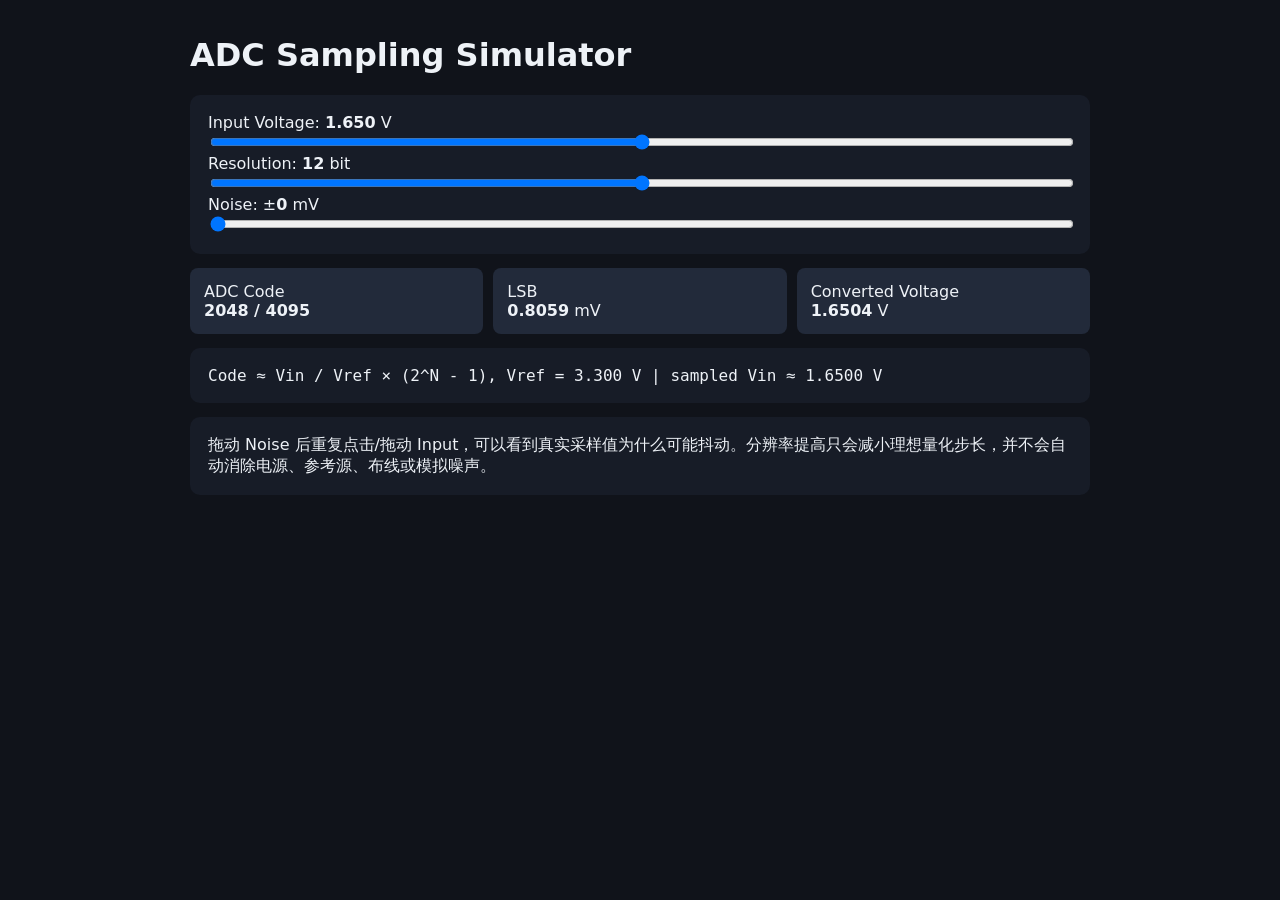
==== 03-Interactive-Labs/ADC-Sampling-Simulator/index.html @ b3d336ce "Add ADC sampling simulator" ====
<!doctype html><html lang="zh-CN"><head><meta charset="utf-8"><meta name="viewport" content="width=device-width,initial-scale=1"><title>ADC Sampling Simulator</title><style>body{font-family:system-ui,sans-serif;max-width:900px;margin:36px auto;padding:0 18px;background:#10131a;color:#eef2f7}.card{background:#171c27;padding:18px;border-radius:10px;margin:14px 0}input{width:100%}.stats{display:grid;grid-template-columns:repeat(3,1fr);gap:10px}.s{background:#222a3a;padding:14px;border-radius:8px}.mono{font-family:ui-monospace,monospace}</style></head><body><h1>ADC Sampling Simulator</h1><div class="card"><label>Input Voltage: <b id="vinv"></b> V</label><input id="vin" type="range" min="0" max="3300" value="1650"><label>Resolution: <b id="resv"></b> bit</label><input id="res" type="range" min="8" max="16" value="12"><label>Noise: ±<b id="noisev"></b> mV</label><input id="noise" type="range" min="0" max="100" value="0"></div><div class="stats"><div class="s">ADC Code<br><b id="code"></b></div><div class="s">LSB<br><b id="lsb"></b> mV</div><div class="s">Converted Voltage<br><b id="back"></b> V</div></div><div class="card mono" id="formula"></div><div class="card">拖动 Noise 后重复点击/拖动 Input，可以看到真实采样值为什么可能抖动。分辨率提高只会减小理想量化步长，并不会自动消除电源、参考源、布线或模拟噪声。</div><script>function draw(){let bits=+res.value,max=(2**bits)-1,ideal=+vin.value,ns=+noise.value,actual=Math.max(0,Math.min(3300,ideal+(Math.random()*2-1)*ns)),c=Math.round(actual/3300*max),bv=c/max*3.3;vinv.textContent=(ideal/1000).toFixed(3);resv.textContent=bits;noisev.textContent=ns;code.textContent=c+' / '+max;lsb.textContent=(3300/max).toFixed(4);back.textContent=bv.toFixed(4);formula.textContent='Code ≈ Vin / Vref × (2^N - 1), Vref = 3.300 V | sampled Vin ≈ '+(actual/1000).toFixed(4)+' V'}vin.oninput=res.oninput=noise.oninput=draw;draw();</script></body></html>
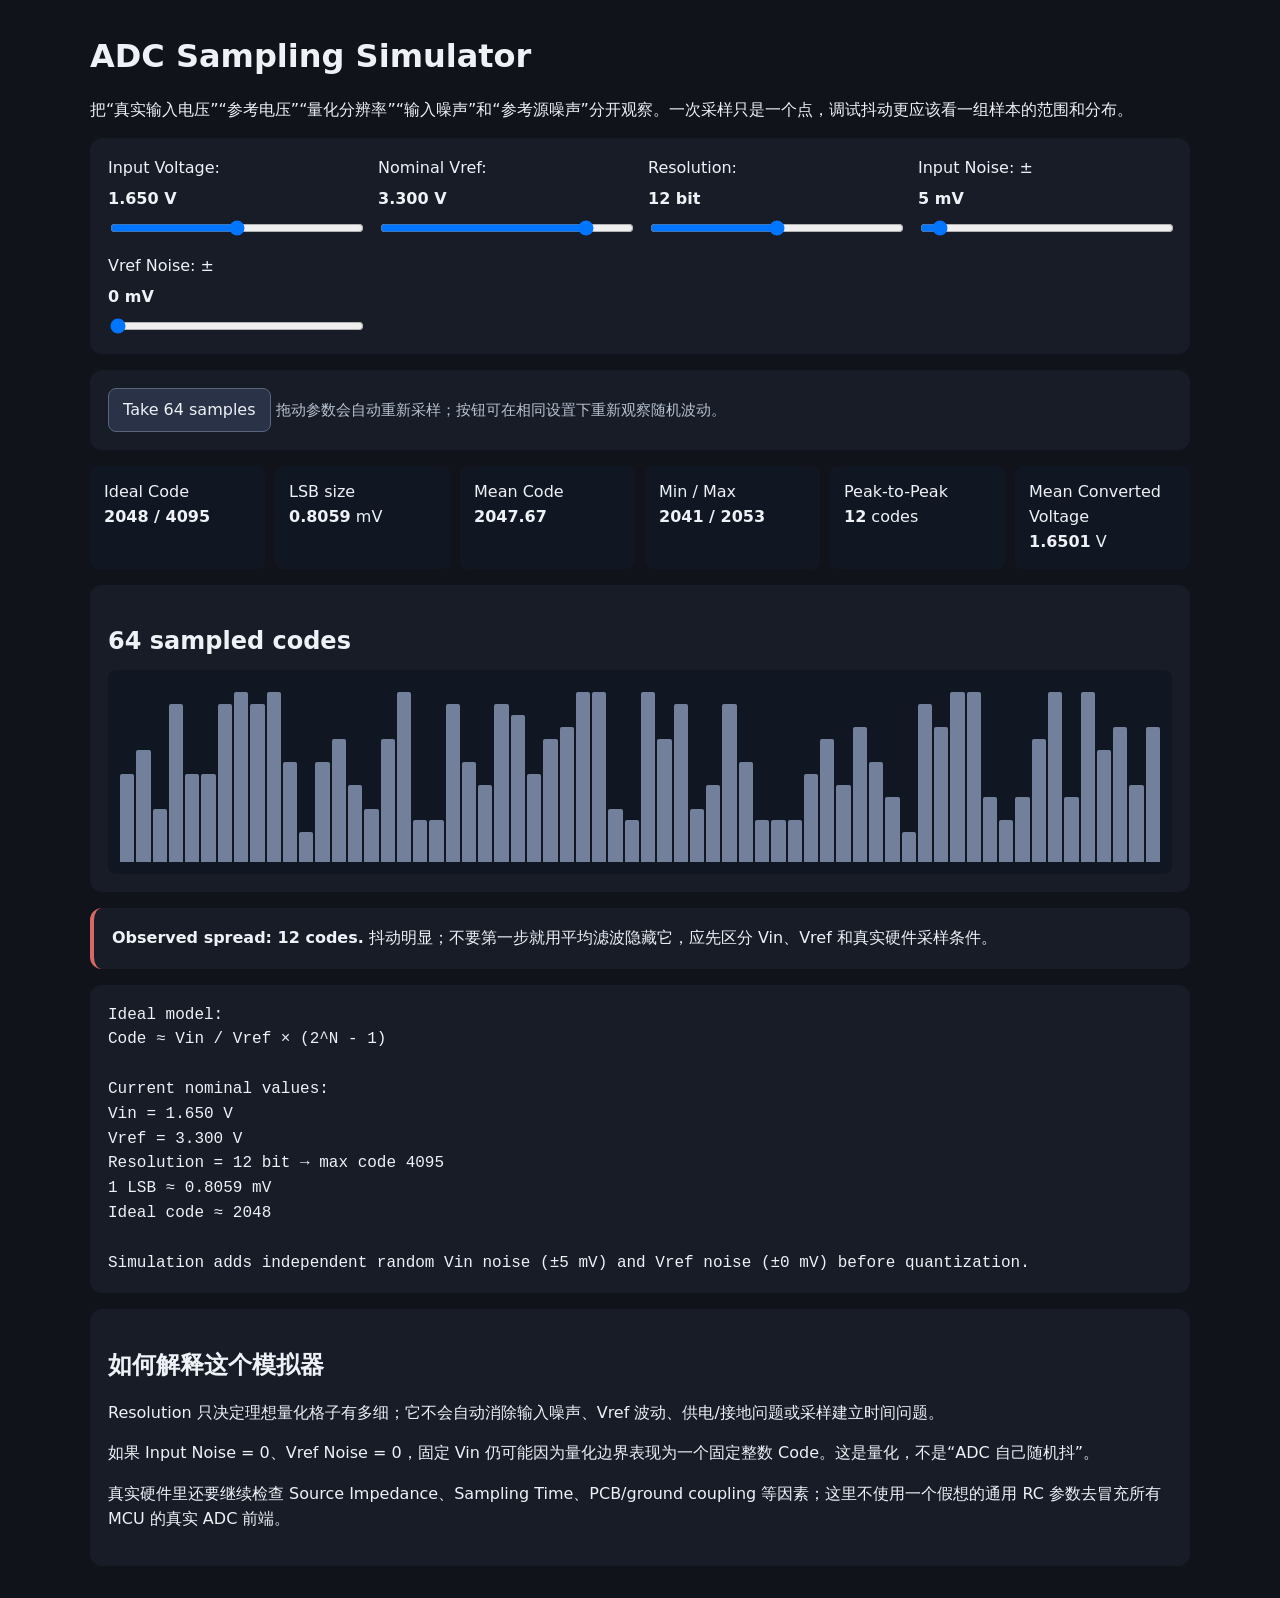
==== commit de92c7a1: "V2.3 Phase B: upgrade ADC sampling simulator" ====
--- a/03-Interactive-Labs/ADC-Sampling-Simulator/index.html
+++ b/03-Interactive-Labs/ADC-Sampling-Simulator/index.html
@@ -1 +1,113 @@
-<!doctype html><html lang="zh-CN"><head><meta charset="utf-8"><meta name="viewport" content="width=device-width,initial-scale=1"><title>ADC Sampling Simulator</title><style>body{font-family:system-ui,sans-serif;max-width:900px;margin:36px auto;padding:0 18px;background:#10131a;color:#eef2f7}.card{background:#171c27;padding:18px;border-radius:10px;margin:14px 0}input{width:100%}.stats{display:grid;grid-template-columns:repeat(3,1fr);gap:10px}.s{background:#222a3a;padding:14px;border-radius:8px}.mono{font-family:ui-monospace,monospace}</style></head><body><h1>ADC Sampling Simulator</h1><div class="card"><label>Input Voltage: <b id="vinv"></b> V</label><input id="vin" type="range" min="0" max="3300" value="1650"><label>Resolution: <b id="resv"></b> bit</label><input id="res" type="range" min="8" max="16" value="12"><label>Noise: ±<b id="noisev"></b> mV</label><input id="noise" type="range" min="0" max="100" value="0"></div><div class="stats"><div class="s">ADC Code<br><b id="code"></b></div><div class="s">LSB<br><b id="lsb"></b> mV</div><div class="s">Converted Voltage<br><b id="back"></b> V</div></div><div class="card mono" id="formula"></div><div class="card">拖动 Noise 后重复点击/拖动 Input，可以看到真实采样值为什么可能抖动。分辨率提高只会减小理想量化步长，并不会自动消除电源、参考源、布线或模拟噪声。</div><script>function draw(){let bits=+res.value,max=(2**bits)-1,ideal=+vin.value,ns=+noise.value,actual=Math.max(0,Math.min(3300,ideal+(Math.random()*2-1)*ns)),c=Math.round(actual/3300*max),bv=c/max*3.3;vinv.textContent=(ideal/1000).toFixed(3);resv.textContent=bits;noisev.textContent=ns;code.textContent=c+' / '+max;lsb.textContent=(3300/max).toFixed(4);back.textContent=bv.toFixed(4);formula.textContent='Code ≈ Vin / Vref × (2^N - 1), Vref = 3.300 V | sampled Vin ≈ '+(actual/1000).toFixed(4)+' V'}vin.oninput=res.oninput=noise.oninput=draw;draw();</script></body></html>+<!doctype html>
+<html lang="zh-CN">
+<head>
+<meta charset="utf-8">
+<meta name="viewport" content="width=device-width,initial-scale=1">
+<title>ADC Sampling Simulator</title>
+<style>
+body{font-family:system-ui,-apple-system,"Segoe UI",sans-serif;max-width:1100px;margin:32px auto;padding:0 20px;background:#10131a;color:#eef2f7;line-height:1.55}
+h1,h2{margin-bottom:10px}.card{background:#171c27;padding:18px;border-radius:12px;margin:16px 0}.controls{display:grid;grid-template-columns:repeat(auto-fit,minmax(230px,1fr));gap:16px}.control{display:flex;flex-direction:column;gap:6px}.control input[type=range]{width:100%}.stats{display:grid;grid-template-columns:repeat(auto-fit,minmax(170px,1fr));gap:10px}.s{background:#111722;padding:14px;border-radius:8px}.mono{font-family:ui-monospace,SFMono-Regular,Consolas,monospace}.ok{border-left:4px solid #62b47a}.warn{border-left:4px solid #d4a657}.bad{border-left:4px solid #d76868}button{padding:9px 14px;font:inherit;background:#293246;color:#eef2f7;border:1px solid #58657c;border-radius:8px;cursor:pointer}.samples{display:flex;align-items:end;gap:2px;height:180px;overflow:hidden;background:#111722;padding:12px;border-radius:8px}.bar{flex:1;min-width:3px;background:#73809b;border-radius:2px 2px 0 0}.small{color:#b9c2d0;font-size:.92rem}.flow{white-space:pre-wrap}
+</style>
+</head>
+<body>
+<h1>ADC Sampling Simulator</h1>
+<p>把“真实输入电压”“参考电压”“量化分辨率”“输入噪声”和“参考源噪声”分开观察。一次采样只是一个点，调试抖动更应该看一组样本的范围和分布。</p>
+
+<div class="card controls">
+  <label class="control">Input Voltage: <b><span id="vinLabel"></span> V</b>
+    <input id="vin" type="range" min="0" max="3300" value="1650" step="1">
+  </label>
+  <label class="control">Nominal Vref: <b><span id="vrefLabel"></span> V</b>
+    <input id="vref" type="range" min="1800" max="3600" value="3300" step="10">
+  </label>
+  <label class="control">Resolution: <b><span id="bitsLabel"></span> bit</b>
+    <input id="bits" type="range" min="8" max="16" value="12" step="1">
+  </label>
+  <label class="control">Input Noise: ±<b><span id="inputNoiseLabel"></span> mV</b>
+    <input id="inputNoise" type="range" min="0" max="100" value="5" step="1">
+  </label>
+  <label class="control">Vref Noise: ±<b><span id="vrefNoiseLabel"></span> mV</b>
+    <input id="vrefNoise" type="range" min="0" max="100" value="0" step="1">
+  </label>
+</div>
+
+<div class="card">
+  <button id="sampleBtn">Take 64 samples</button>
+  <span class="small">拖动参数会自动重新采样；按钮可在相同设置下重新观察随机波动。</span>
+</div>
+
+<div class="stats">
+  <div class="s">Ideal Code<br><b id="idealCode"></b></div>
+  <div class="s">LSB size<br><b id="lsb"></b> mV</div>
+  <div class="s">Mean Code<br><b id="meanCode"></b></div>
+  <div class="s">Min / Max<br><b id="minMax"></b></div>
+  <div class="s">Peak-to-Peak<br><b id="p2p"></b> codes</div>
+  <div class="s">Mean Converted Voltage<br><b id="meanVolt"></b> V</div>
+</div>
+
+<div class="card">
+  <h2>64 sampled codes</h2>
+  <div id="chart" class="samples"></div>
+</div>
+
+<div id="summary" class="card"></div>
+
+<div class="card mono flow" id="formula"></div>
+
+<div class="card">
+  <h2>如何解释这个模拟器</h2>
+  <p>Resolution 只决定理想量化格子有多细；它不会自动消除输入噪声、Vref 波动、供电/接地问题或采样建立时间问题。</p>
+  <p>如果 Input Noise = 0、Vref Noise = 0，固定 Vin 仍可能因为量化边界表现为一个固定整数 Code。这是量化，不是“ADC 自己随机抖”。</p>
+  <p>真实硬件里还要继续检查 Source Impedance、Sampling Time、PCB/ground coupling 等因素；这里不使用一个假想的通用 RC 参数去冒充所有 MCU 的真实 ADC 前端。</p>
+</div>
+
+<script>
+const els=id=>document.getElementById(id);
+const vin=els('vin'),vref=els('vref'),bits=els('bits'),inputNoise=els('inputNoise'),vrefNoise=els('vrefNoise');
+function randSym(max){return (Math.random()*2-1)*max;}
+function clamp(v,min,max){return Math.max(min,Math.min(max,v));}
+function take(){
+  const vinMv=+vin.value,nomVref=+vref.value,n=+bits.value,inNoise=+inputNoise.value,refNoise=+vrefNoise.value,maxCode=(2**n)-1;
+  els('vinLabel').textContent=(vinMv/1000).toFixed(3);
+  els('vrefLabel').textContent=(nomVref/1000).toFixed(3);
+  els('bitsLabel').textContent=n;
+  els('inputNoiseLabel').textContent=inNoise;
+  els('vrefNoiseLabel').textContent=refNoise;
+  const ideal=clamp(Math.round(vinMv/nomVref*maxCode),0,maxCode);
+  const lsbMv=nomVref/maxCode;
+  const samples=[];
+  const voltages=[];
+  for(let i=0;i<64;i++){
+    const actualVin=clamp(vinMv+randSym(inNoise),0,nomVref+100);
+    const actualVref=Math.max(1,nomVref+randSym(refNoise));
+    const code=clamp(Math.round(actualVin/actualVref*maxCode),0,maxCode);
+    samples.push(code);
+    voltages.push(code/maxCode*nomVref/1000);
+  }
+  const mean=samples.reduce((a,b)=>a+b,0)/samples.length;
+  const min=Math.min(...samples),max=Math.max(...samples),p2p=max-min;
+  const meanV=voltages.reduce((a,b)=>a+b,0)/voltages.length;
+  els('idealCode').textContent=`${ideal} / ${maxCode}`;
+  els('lsb').textContent=lsbMv.toFixed(4);
+  els('meanCode').textContent=mean.toFixed(2);
+  els('minMax').textContent=`${min} / ${max}`;
+  els('p2p').textContent=p2p;
+  els('meanVolt').textContent=meanV.toFixed(4);
+  const spread=Math.max(1,p2p);
+  els('chart').innerHTML=samples.map(c=>{
+    const h=30+140*(c-min)/spread;
+    return `<div class="bar" title="${c}" style="height:${h}px"></div>`;
+  }).join('');
+  const summary=els('summary');
+  summary.className='card '+(p2p<=1?'ok':p2p<=8?'warn':'bad');
+  summary.innerHTML=`<b>Observed spread: ${p2p} codes.</b> `+
+    (p2p<=1?'当前参数下样本很稳定。':p2p<=8?'已经出现可见抖动；先比较它与 1 LSB 对应电压，再决定是否属于合理噪声。':'抖动明显；不要第一步就用平均滤波隐藏它，应先区分 Vin、Vref 和真实硬件采样条件。');
+  els('formula').textContent=
+`Ideal model:\nCode ≈ Vin / Vref × (2^N - 1)\n\nCurrent nominal values:\nVin = ${(vinMv/1000).toFixed(3)} V\nVref = ${(nomVref/1000).toFixed(3)} V\nResolution = ${n} bit → max code ${maxCode}\n1 LSB ≈ ${lsbMv.toFixed(4)} mV\nIdeal code ≈ ${ideal}\n\nSimulation adds independent random Vin noise (±${inNoise} mV) and Vref noise (±${refNoise} mV) before quantization.`;
+}
+[vin,vref,bits,inputNoise,vrefNoise].forEach(x=>x.addEventListener('input',take));
+els('sampleBtn').addEventListener('click',take);
+take();
+</script>
+</body>
+</html>
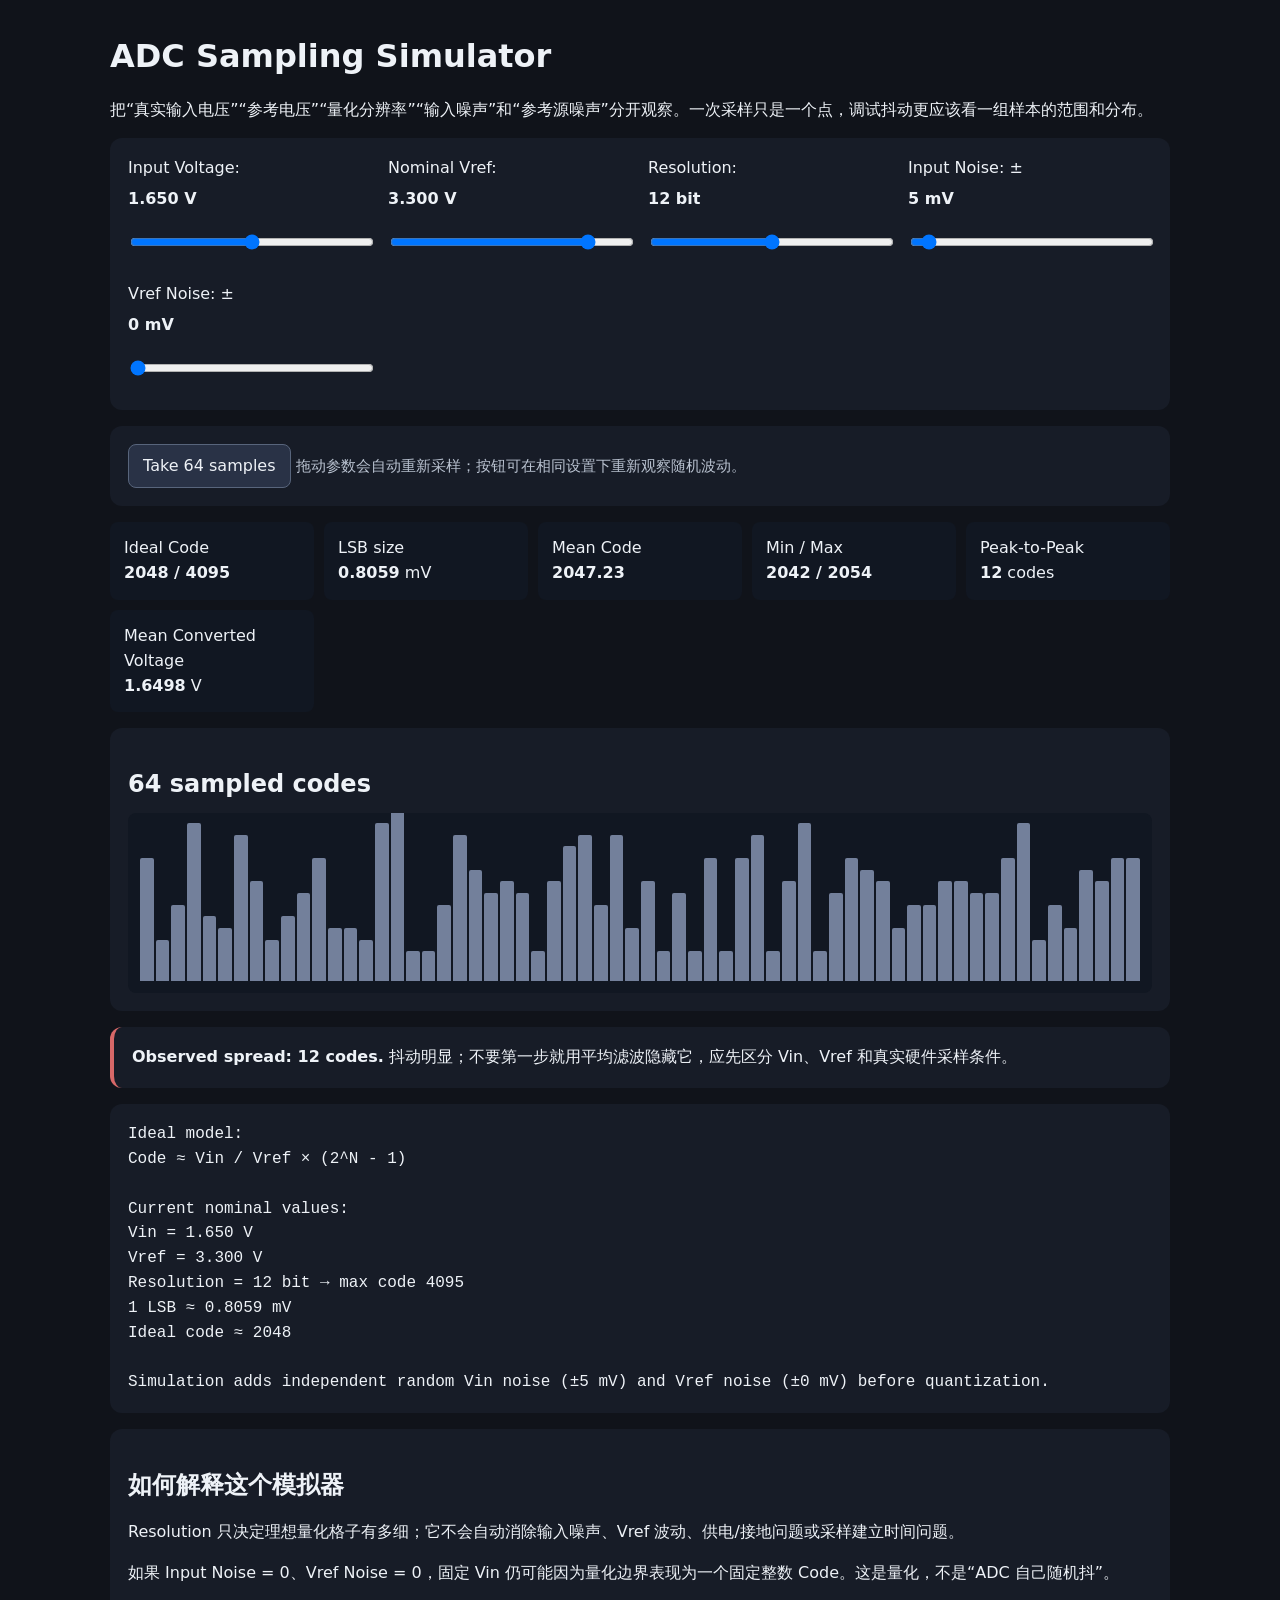
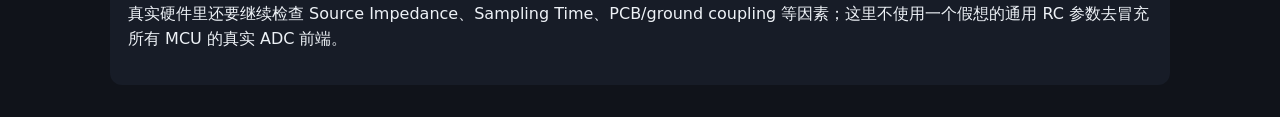
==== commit f2a01594: "feat: strengthen beginner learning framework" ====
--- a/03-Interactive-Labs/ADC-Sampling-Simulator/index.html
+++ b/03-Interactive-Labs/ADC-Sampling-Simulator/index.html
@@ -3,7 +3,7 @@
 <head>
 <meta charset="utf-8">
 <meta name="viewport" content="width=device-width,initial-scale=1">
-<title>ADC Sampling Simulator</title>
+<title>ADC Sampling Simulator</title><link rel="stylesheet" href="../lab-foundation.css"><link rel="icon" href="data:,">
 <style>
 body{font-family:system-ui,-apple-system,"Segoe UI",sans-serif;max-width:1100px;margin:32px auto;padding:0 20px;background:#10131a;color:#eef2f7;line-height:1.55}
 h1,h2{margin-bottom:10px}.card{background:#171c27;padding:18px;border-radius:12px;margin:16px 0}.controls{display:grid;grid-template-columns:repeat(auto-fit,minmax(230px,1fr));gap:16px}.control{display:flex;flex-direction:column;gap:6px}.control input[type=range]{width:100%}.stats{display:grid;grid-template-columns:repeat(auto-fit,minmax(170px,1fr));gap:10px}.s{background:#111722;padding:14px;border-radius:8px}.mono{font-family:ui-monospace,SFMono-Regular,Consolas,monospace}.ok{border-left:4px solid #62b47a}.warn{border-left:4px solid #d4a657}.bad{border-left:4px solid #d76868}button{padding:9px 14px;font:inherit;background:#293246;color:#eef2f7;border:1px solid #58657c;border-radius:8px;cursor:pointer}.samples{display:flex;align-items:end;gap:2px;height:180px;overflow:hidden;background:#111722;padding:12px;border-radius:8px}.bar{flex:1;min-width:3px;background:#73809b;border-radius:2px 2px 0 0}.small{color:#b9c2d0;font-size:.92rem}.flow{white-space:pre-wrap}
@@ -50,7 +50,7 @@
   <div id="chart" class="samples"></div>
 </div>
 
-<div id="summary" class="card"></div>
+<div id="summary" class="card" role="status" aria-live="polite"></div>
 
 <div class="card mono flow" id="formula"></div>
 
@@ -110,4 +110,4 @@
 take();
 </script>
 </body>
-</html>+</html>
